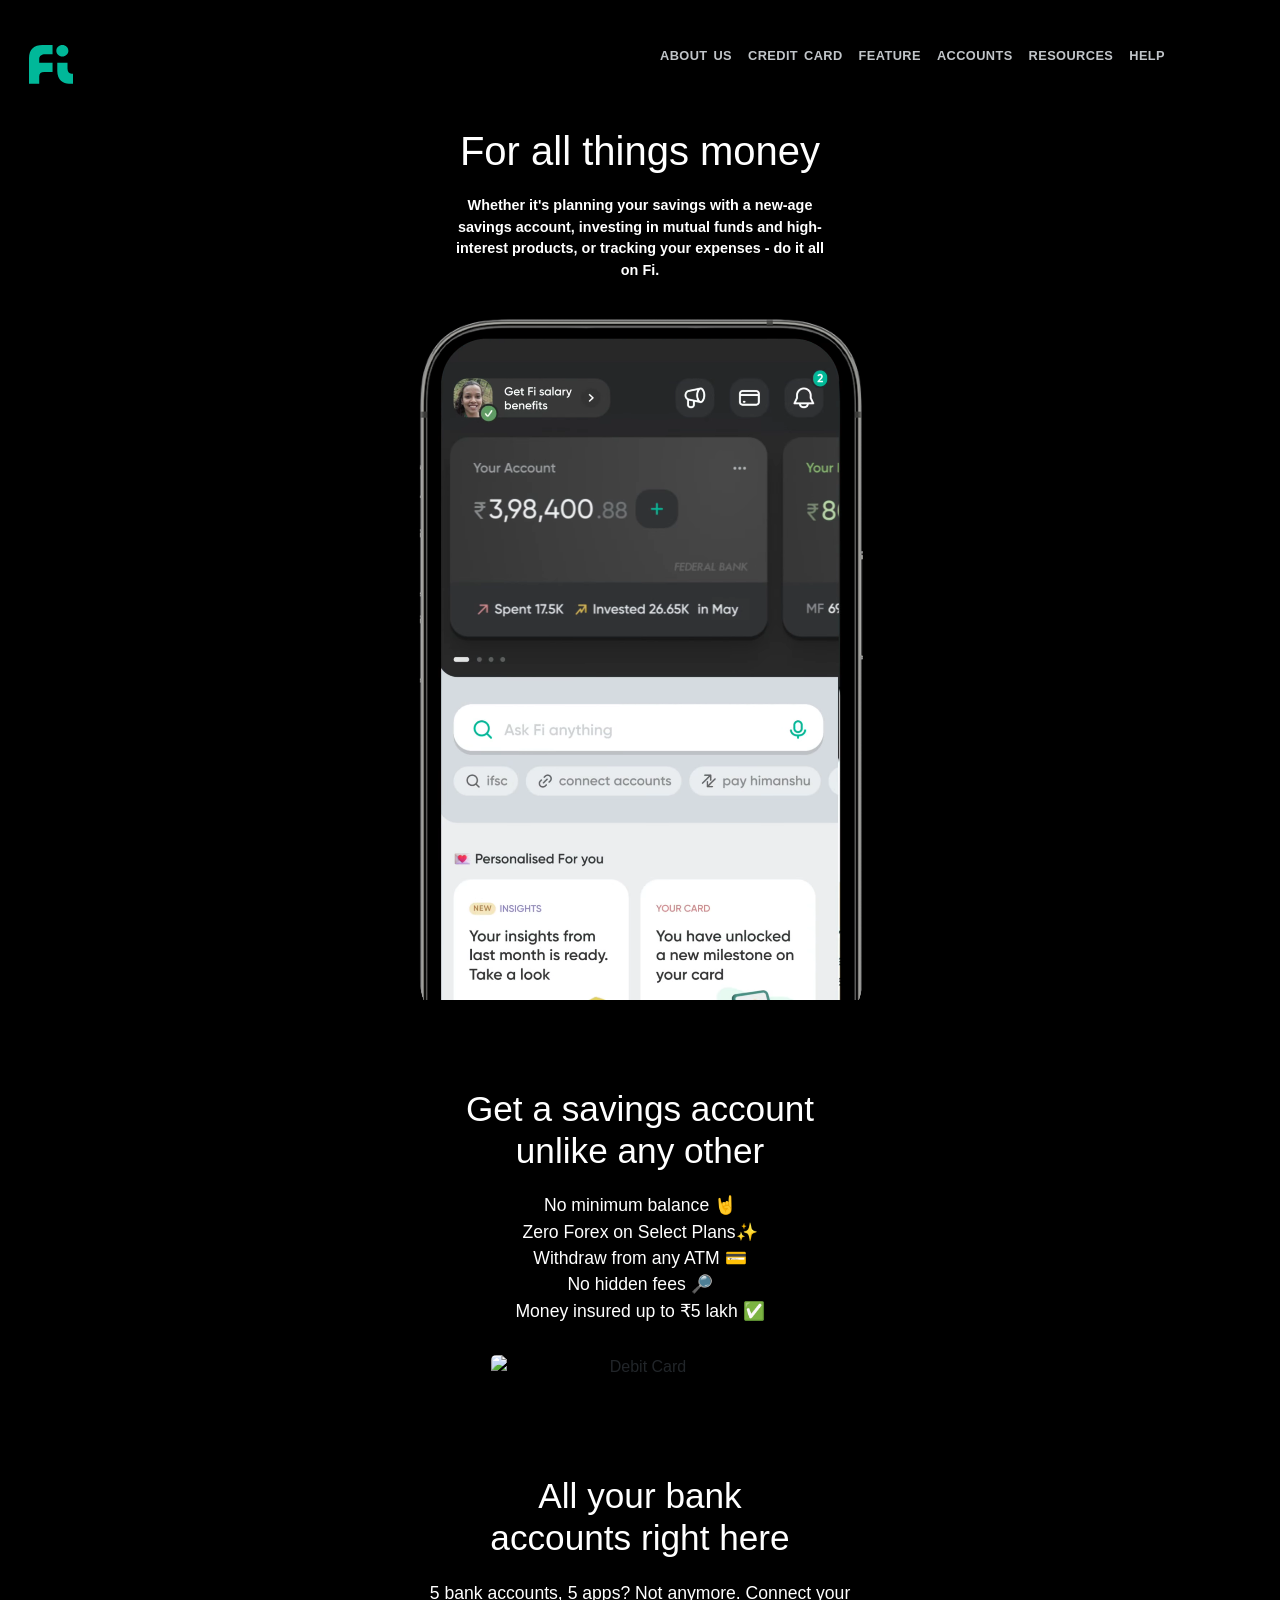
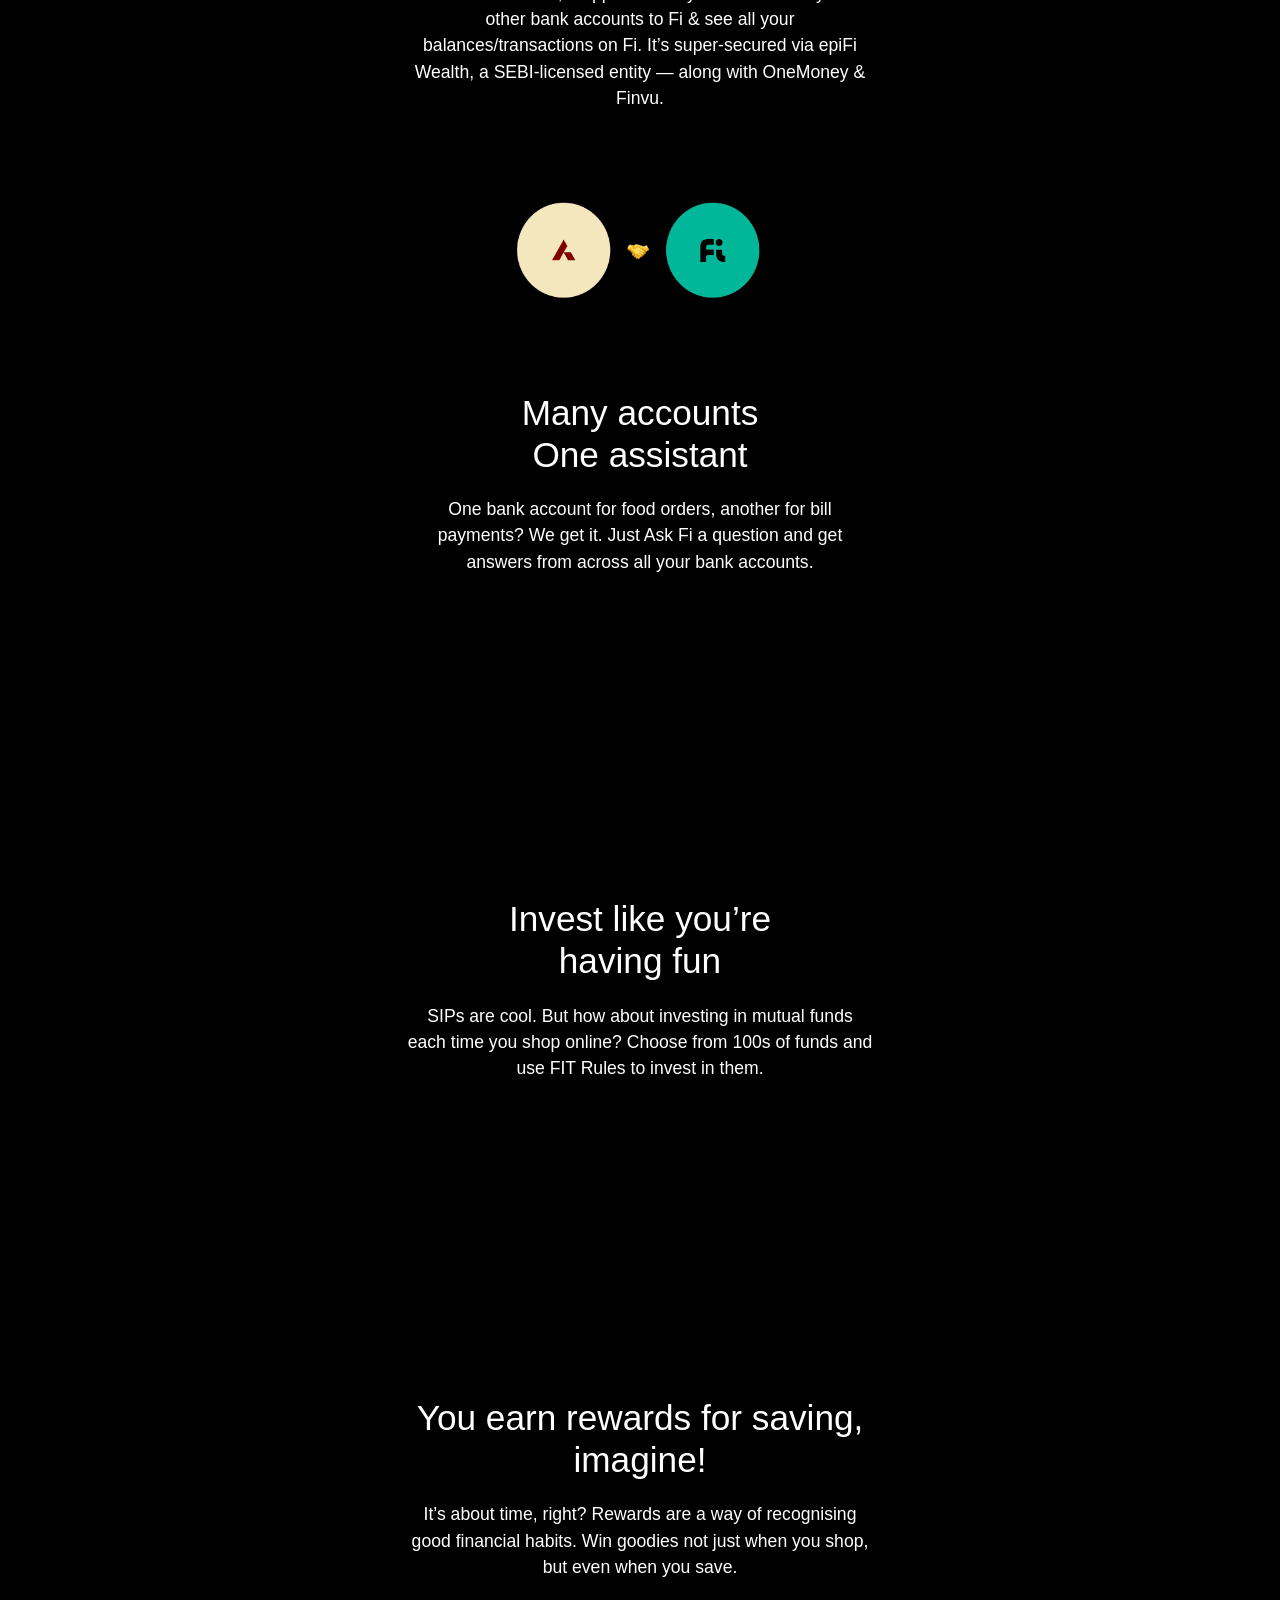
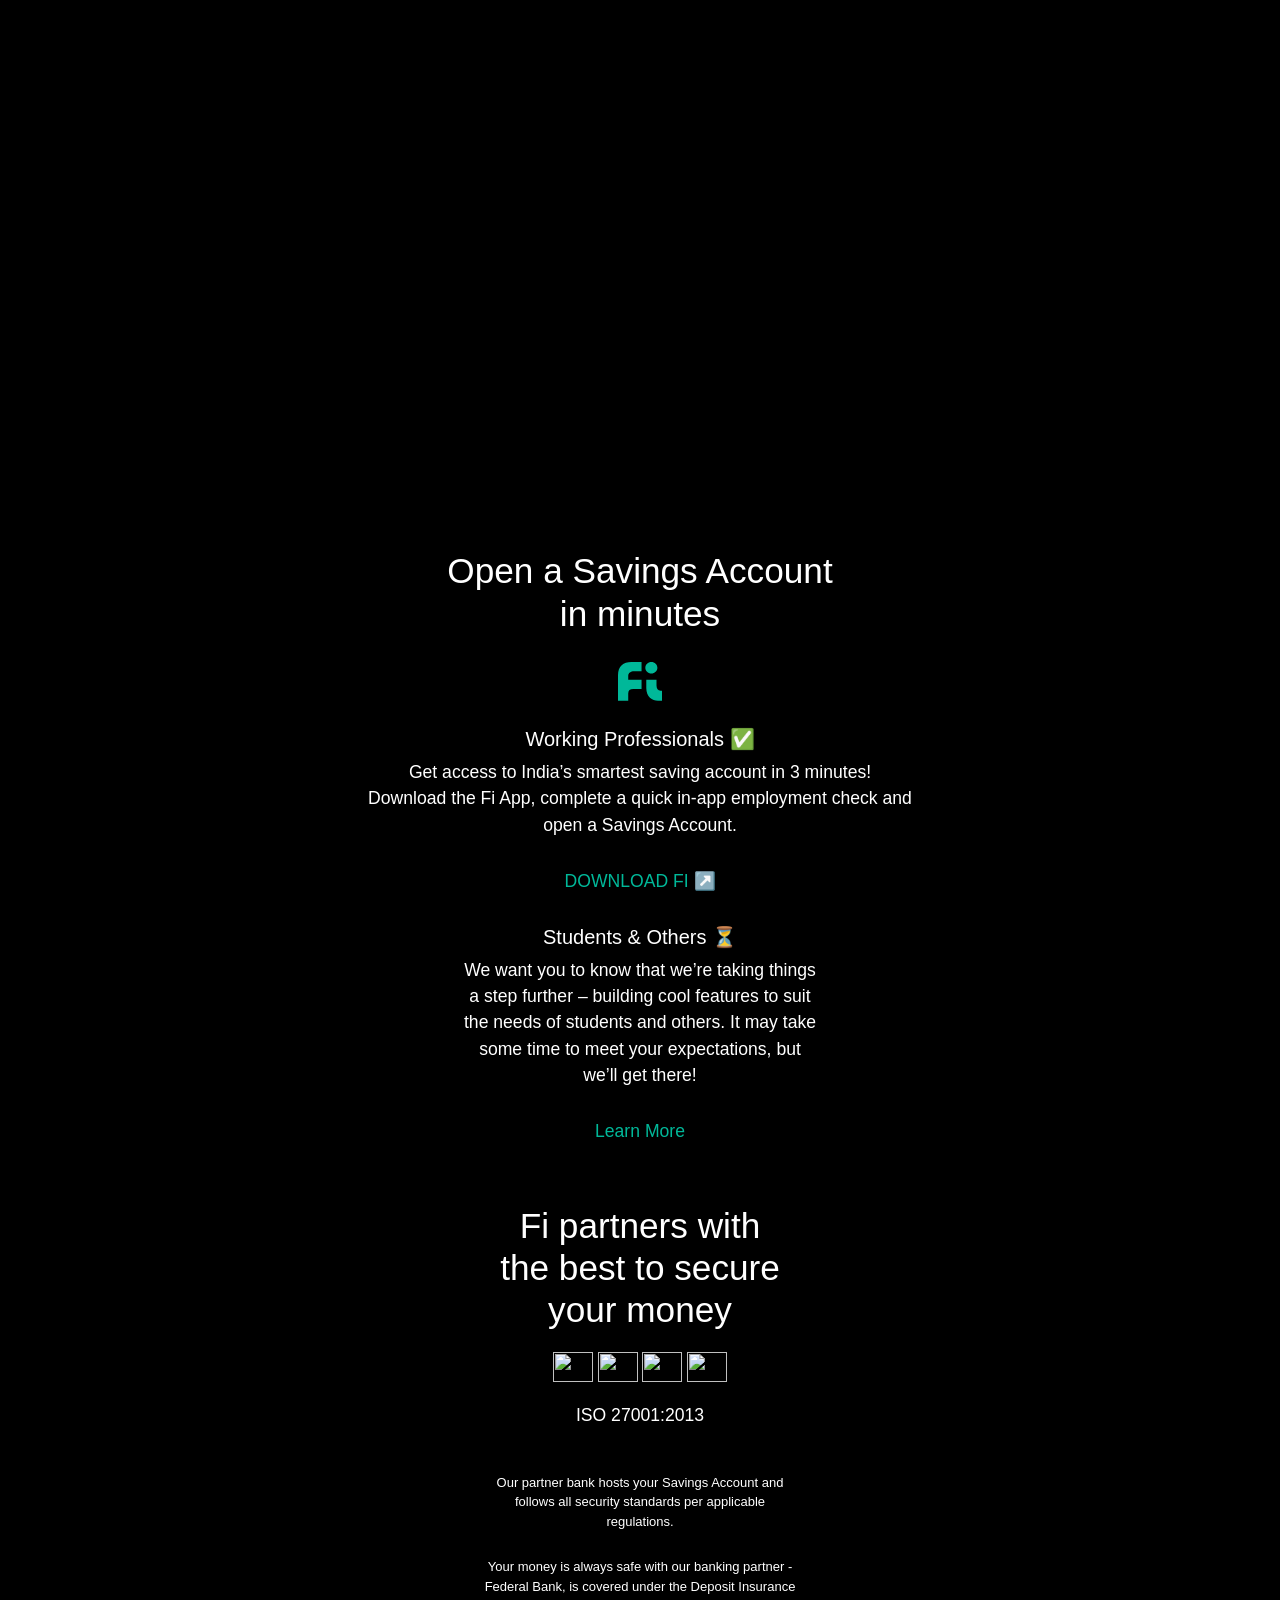
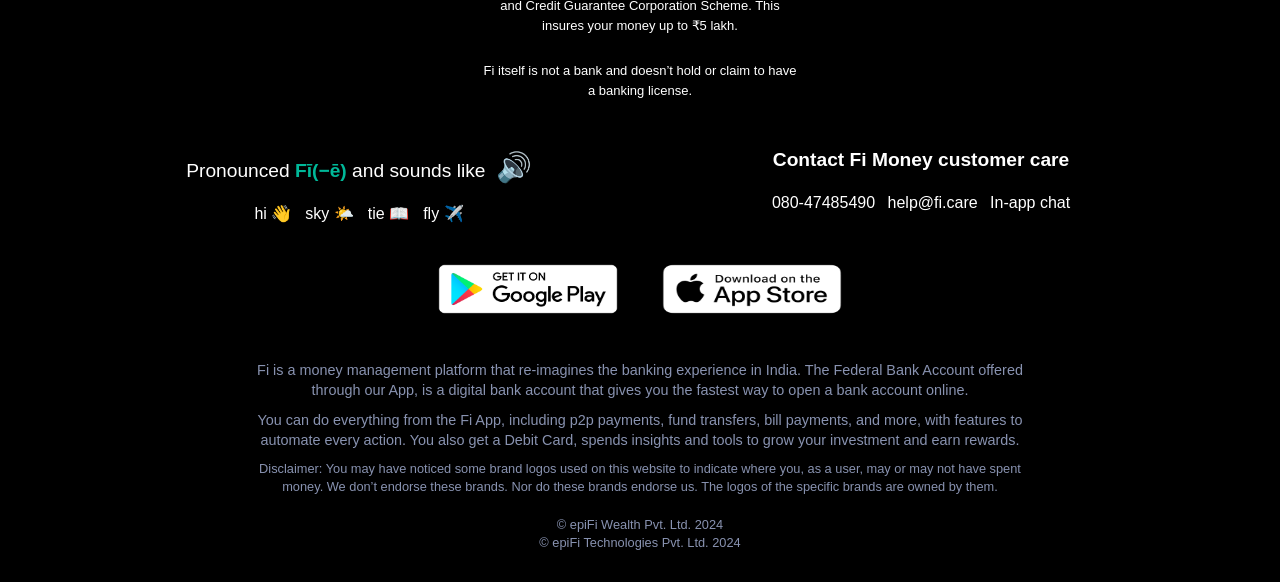
==== index.html @ 59d42e3b "Add files via upload" ====
<!DOCTYPE html>
<html lang="en">

<head>
    <meta charset="UTF-8">
    <meta name="viewport" content="width=device-width, initial-scale=1.0">
    <link href="https://cdn.jsdelivr.net/npm/bootstrap@5.3.3/dist/css/bootstrap.min.css" rel="stylesheet"
        integrity="sha384-QWTKZyjpPEjISv5WaRU9OFeRpok6YctnYmDr5pNlyT2bRjXh0JMhjY6hW+ALEwIH" crossorigin="anonymous">
    <link rel="stylesheet" href="style.css">
    <link rel="shortcut icon" href="/image/favicon.webp" type="image/x-icon">
    <title>Fi.Money</title>
</head>

<body style="scroll-behavior: smooth; background-color: black;">
    <div class="header d-flex">
        <div class="col-md-6 p-2 ps-4">
            <svg xmlns="http://www.w3.org/2000/svg" width="50" height="50" fill="none" xmlns:v="https://vecta.io/nano">
                <path d="M31.331 12.825c0-3.206 2.699-5.797 6.024-5.797s6.027 2.596 6.027 5.797-2.699 5.797-6.027 5.797-6.024-2.591-6.024-5.797zM48 35.662h-1.347c-2.763 0-4.156-1.96-4.156-5.047v-5.797h-10.21v8.216c0 8.927 5.918 12.674 11.646 12.674H48V35.662zM14.226 38.42c0-2.986 1.652-4.344 5.007-4.344h8.325v-9.284H14.226v-3.833c0-3.032 2.617-4.68 5.742-4.68h7.577V7H17.363C9.362 7 4 11.234 4 20.11v25.575h10.226V38.42z"
                    fill="#00b899" />
            </svg>
        </div>
        <div class="col-md-6">
            <nav class="navbar navbar-expand-lg">
                <div class="container-fluid">
                    <button class="navbar-toggler" type="button" data-bs-toggle="collapse"
                        data-bs-target="#navbarNavAltMarkup" aria-controls="navbarNavAltMarkup" aria-expanded="false"
                        aria-label="Toggle navigation">
                        <span class="navbar-toggler-icon"></span>
                    </button>
                    <div class="collapse navbar-collapse" id="navbarNavAltMarkup">
                        <div class="navbar-nav">
                            <a class="nav-link a" href="#">ABOUT US</a>
                            <a class="nav-link a" href="#">CREDIT CARD</a>
                            <a class="nav-link a" href="#">FEATURE</a>
                            <a class="nav-link a" href="#">ACCOUNTS</a>
                            <a class="nav-link a" href="#">RESOURCES</a>
                            <a class="nav-link a" href="#">HELP</a>
                        </div>
                    </div>
                </div>
            </nav>
        </div>
    </div>

    <section>
        <div class="heading text-center">
            <h1>For all things money</h1>
            <p class="b">
                Whether it's planning your savings with a new-age <br>
                savings account, investing in mutual funds and high- <br>
                interest products, or tracking your expenses - do it all <br>
                on Fi.
            </p>
            <div class="video-container">
                <video class="video-container" src="/image/home-video.mp4.webm" muted autoplay></video>
            </div>
        </div>
    </section>

    <section>
        <div class="second-page text-center">
            <h1>Get a savings account <br> unlike any other</h1>
            <p class="p">No minimum balance 🤘 <br>
                Zero Forex on Select Plans✨ <br>
                Withdraw from any ATM 💳 <br>
                No hidden fees 🔎 <br>
                Money insured up to ₹5 lakh ✅
            </p>
            <img class="card" src="https://dza2kd7rioahk.cloudfront.net/assets/svgs/debit-card-home.svg"
                alt="Debit Card">
        </div>
    </section>

    <section>
        <div class="header2 text-center">
            <h1>All your bank <br> accounts right here</h1>
            <p class="b">
                5 bank accounts, 5 apps? Not anymore. Connect your <br> other bank accounts to Fi & see all your
                <br> balances/transactions on Fi. It’s super-secured via epiFi <br> Wealth, a SEBI-licensed entity —
                along with OneMoney & <br> Finvu.
            </p>
            <img style="width: 300px; height: 180px; margin: 20px auto;" src="/image/banks.png" alt="">
        </div>
    </section>

    <section>
        <div class="header2 text-center">
            <h1>Many accounts <br> One assistant</h1>
            <p class="b">
                One bank account for food orders, another for bill <br> payments? We get it. Just Ask Fi a
                question and get <br> answers from across all your bank accounts.
            </p>
        </div>
        <div class="video-container2">
            <video class="video-container2" src="/image/video.mp4" muted autoplay></video>
        </div>
    </section>

    <section>
        <div class="header2 text-center">
            <h1>Invest like you’re <br> having fun</h1>
            <p class="b">
                SIPs are cool. But how about investing in mutual funds <br> each time you shop online?
                Choose from 100s of funds and <br> use FIT Rules to invest in them.
            </p>
            <div class="video-container2">
                <video class="video-container2" src="/image/video3.mp4" muted autoplay></video>
            </div>
        </div>
    </section>

    <section>
        <div class="header2 text-center">
            <h1>You earn rewards for saving, <br> imagine!</h1>
            <p class="b">
                It’s about time, right? Rewards are a way of recognising <br> good financial
                habits. Win goodies not just when you shop, <br> but even when you save.
            </p>
            <div class="video-container2">
                <video class="video-container2" src="/image/home-page_rewards.mp4" muted autoplay></video>
            </div>
            <div class="video-container2">
                <video class="video-container2" src="/image/video4.mp4" muted autoplay></video>
            </div>
        </div>
    </section>

    <section>
        <div class="header2 text-center">
            <h1>Open a Savings Account <br> in minutes</h1>
            <img style="padding-bottom: 20px;" src="/image/logo.svg" alt="">
            <h5>Working Professionals ✅</h5>
            <p class="c">
                Get access to India’s smartest saving account in 3 minutes! <br> Download the Fi App, complete a quick in-app
                employment check and <br> open a Savings Account.
            </p>
            <p style="color: #00b899;">DOWNLOAD FI <a href="https://play.google.com/store/apps/details?id=com.epifi.paisa"
                    style="text-decoration: none;">↗️</a></p>

            <h5>Students & Others ⏳</h5>
            <p class="c">
                We want you to know that we’re taking things <br> a step further – building cool features to suit <br> the
                needs of students and others. It may take <br> some time to meet your expectations, but <br> we’ll get there!
            </p>
            <p><a href="https://fi.money/FAQs/about-fi/eligibility-&-access/why-is-fi-money-only-for-working-professionals" style="color: #00b899; text-decoration: none;">Learn More</a></p>
        </div>
    </section>

    <section>
        <div class="header2 text-center">
            <h1>Fi partners with <br> the best to secure <br> your money</h1>
            <div class="image"></div>
            <img class="img" src="https://dza2kd7rioahk.cloudfront.net/assets/logos/federal.png" alt="">
            <img class="img" src="https://dza2kd7rioahk.cloudfront.net/assets/logos/visa.png" alt="">
            <img class="img" src="https://dza2kd7rioahk.cloudfront.net/assets/logos/npci.png" alt="">
            <img class="img" src="https://dza2kd7rioahk.cloudfront.net/assets/logos/pci.png" alt="">
            <p style="padding-top: 20px;">ISO 27001:2013
            </p>
        </div>
        <p class="b1">
            Our partner bank hosts your Savings Account and <br> follows all security standards per applicable <br> regulations.
            <br>
            <p class="b2">Your money is always safe with our banking partner -<br> Federal Bank, is covered under the Deposit
                Insurance<br> and Credit Guarantee Corporation Scheme. This<br> insures your money up to ₹5 lakh.</p>
            <p class="b3">Fi itself is not a bank and doesn’t hold or claim to have <br> a banking license.</p>
        </p>
    </section>
    
    <div class="container">
        <div class="row">
            <div class="col-12 col-md-6 pronunciation mb-3">
                <p>Pronounced <strong style="color: #00b899;">Fī(−ē)</strong> and sounds like
                    <a href="#" style="text-decoration: none;" onclick="document.getElementById('audioPlayer').play(); return false;">
                        <span class="icon">🔊</span>
                        <audio id="audioPlayer" src="/image/audio.mp3"></audio>
                    </a>
                </p>
                <div class="sounds-like d-flex flex-wrap">
                    <span class="sound-item mr-2">hi 👋</span>
                    <span class="sound-item mr-2">sky 🌤️</span>
                    <span class="sound-item mr-2">tie 📖</span>
                    <span class="sound-item mr-2">fly ✈️</span>
                </div>
            </div>
            <div class="col-12 col-md-6 contact">
                <p>Contact Fi Money customer care</p>
                <div class="contact-options ">
                    <span class="contact-item mb-2">080-47485490</span>
                    <span class="contact-item mb-2">help@fi.care</span>
                    <span class="contact-item">In-app chat</span>
                </div>
            </div>
        </div>
    </div>
    <div style="text-align: center; margin: 0 auto;">
        <p style="display: inline-block; margin-right: 20px;">
            <a href="https://play.google.com/store/apps/details?id=com.epifi.paisa">
                <img style="height: 50px; width: 180px;" src="/image/play-store_white.png" alt="Google Play">
            </a>
        </p>
        <p style="display: inline-block; margin-left: 20px;">
            <a href="https://apps.apple.com/in/app/fi-money-save-invest-smart/id1531564767?mt=8">
                <img style="height: 50px; width: 180px;" src="/image/app-store_white.png" alt="App Store">
            </a>
        </p>
    </div>

    <footer class="footer">
        <div class="footer-content">
            <p>
                Fi is a money management platform that re-imagines the banking experience in India. The Federal Bank Account offered through our App, is a digital bank account that gives you the fastest way to open a bank account online.
            </p>
            <p>
                You can do everything from the Fi App, including p2p payments, fund transfers, bill payments, and more, with features to automate every action. You also get a Debit Card, spends insights and tools to grow your investment and earn rewards.
            </p>
            <p class="disclaimer">
                Disclaimer: You may have noticed some brand logos used on this website to indicate where you, as a user, may or may not have spent money. We don’t endorse these brands. Nor do these brands endorse us. The logos of the specific brands are owned by them.
            </p>
            <p>
                © epiFi Wealth Pvt. Ltd. 2024 <br>
                © epiFi Technologies Pvt. Ltd. 2024
            </p>
        </div>
    </footer>
</body>

</html>
---- style.css ----
* {
    margin: 0;
    padding: 0;
    box-sizing: border-box;
}

body {
    background-color: black;
    font-family: Arial, sans-serif;
    color: #ffffff;
    scroll-behavior: smooth;
}

.header {
    padding: 1px;
    padding-top: 30px;
}

.navbar-nav .nav-link {
    color: rgb(193, 197, 201);
    font-size: 0.8rem;
    margin: 0;
    text-transform: uppercase;
    font-weight: bold;
    letter-spacing: 0.4px;
    word-spacing: 2px;
}

.navbar-nav .nav-link:hover {
    color: #00b899;
}

.heading {
    padding: 30px 20px;
    font-weight: bold;
}

.heading h1 {
    font-size: 2.5rem;
    margin-bottom: 20px;
}

.heading p {
    font-size: 0.9rem;
}

.video-container {
    width: 40%;
    max-width: 800px;
    margin: 0 auto;
}

.video-container video {
    width: 100%;
    border-radius: 10px;
}

.second-page {
    padding: 50px 20px;
    text-align: center;
}

.second-page h1 {
    font-size: 2.2rem;
    margin-bottom: 20px;
}

.second-page p {
    font-size: 1.1rem;
    margin: 10px 0;
}

.card {
    display: block;
    margin: 30px auto;
    max-width: 300px;
    background-color: black;
}

.header2 {
    padding: 15px 20px;
}

.header2 h1 {
    font-size: 2.2rem;
    margin-bottom: 20px;
}

.header2 p {
    font-size: 1.1rem;
    margin-bottom: 30px;
}

.bank-logo {
    display: block;
    margin: 0 auto;
    max-width: 600px;
}

.video-container2 {
    width: 40%;
    max-width: 800px;
    margin: 0 auto;
}

.video-container2 video {
    width: 100%;
    border-radius: 10px;
}

.c {
    text-align: center;
    font-size: smaller;
}

.img {
    width: 40px;
    height: 30px;
}

.imgs {
    width: 80px;
    height: 40px;
    display: flex;
}

.b1, .b2, .b3 {
    text-align: center;
    padding-bottom: 10px;
    font-size: small;
}

.container {
    gap: 10px;
    padding: 20px;
    border-radius: 10px;
    text-align: center;
}

.pronunciation p {
    font-size: 1.2em;
    margin-bottom: 10px;
}

.pronunciation .icon {
    font-size: 1.5em;
    margin-left: 5px;
}

.sounds-like {
    display: flex;
    justify-content: center;
    flex-wrap: wrap;
    gap: 10px;
}

.sounds-like .sound-item {
    font-size: 1em;
    align-items: center;
    background-color: transparent; 
    padding: 2px; 
    margin: 0; 
}

.contact p {
    font-size: 1.2em;
    font-weight: bold;
    
}

.contact .contact-options .contact-item {
    font-size: 1em;
    padding: 2px 4px;
}

@media (max-width: 768px) {
    .pronunciation p, .contact p {
        font-size: 1em;
    }

    .sounds-like .sound-item, .contact .contact-options .contact-item {
        font-size: 0.9em;
    }
}

.footer {
    padding: 20px;
    text-align: center;
    margin-top: auto;
    color: #8892b0;
}

.footer-content {
    max-width: 800px;
    margin: 0 auto;
    color: #8892b0;
}

.footer p {
    margin: 10px 0;
    font-size: 0.9rem;
    line-height: 1.4;
    color: #8892b0;
}

.footer .disclaimer {
    font-size: 0.8rem;
    color: #8892b0;
}

.footer p:last-child {
    margin-top: 20px;
    font-size: 0.8rem;
    color: #8892b0;
}
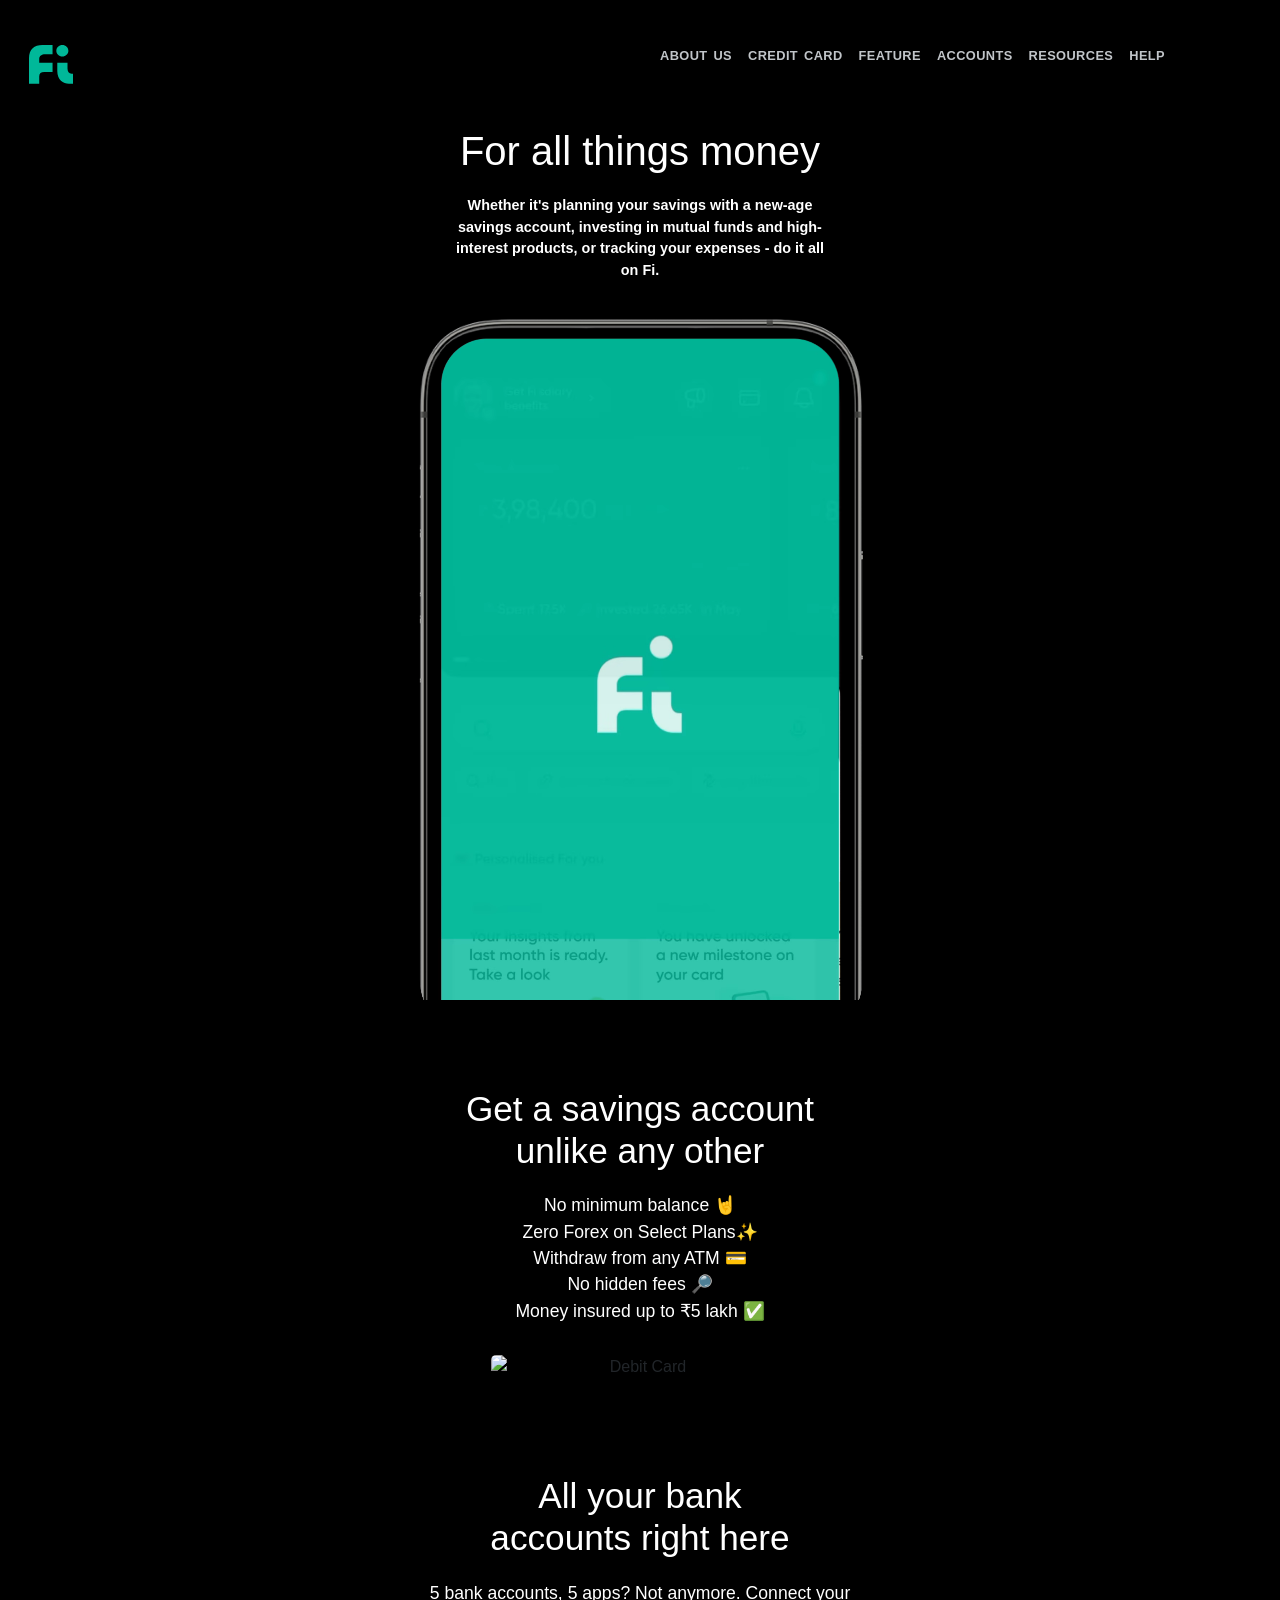
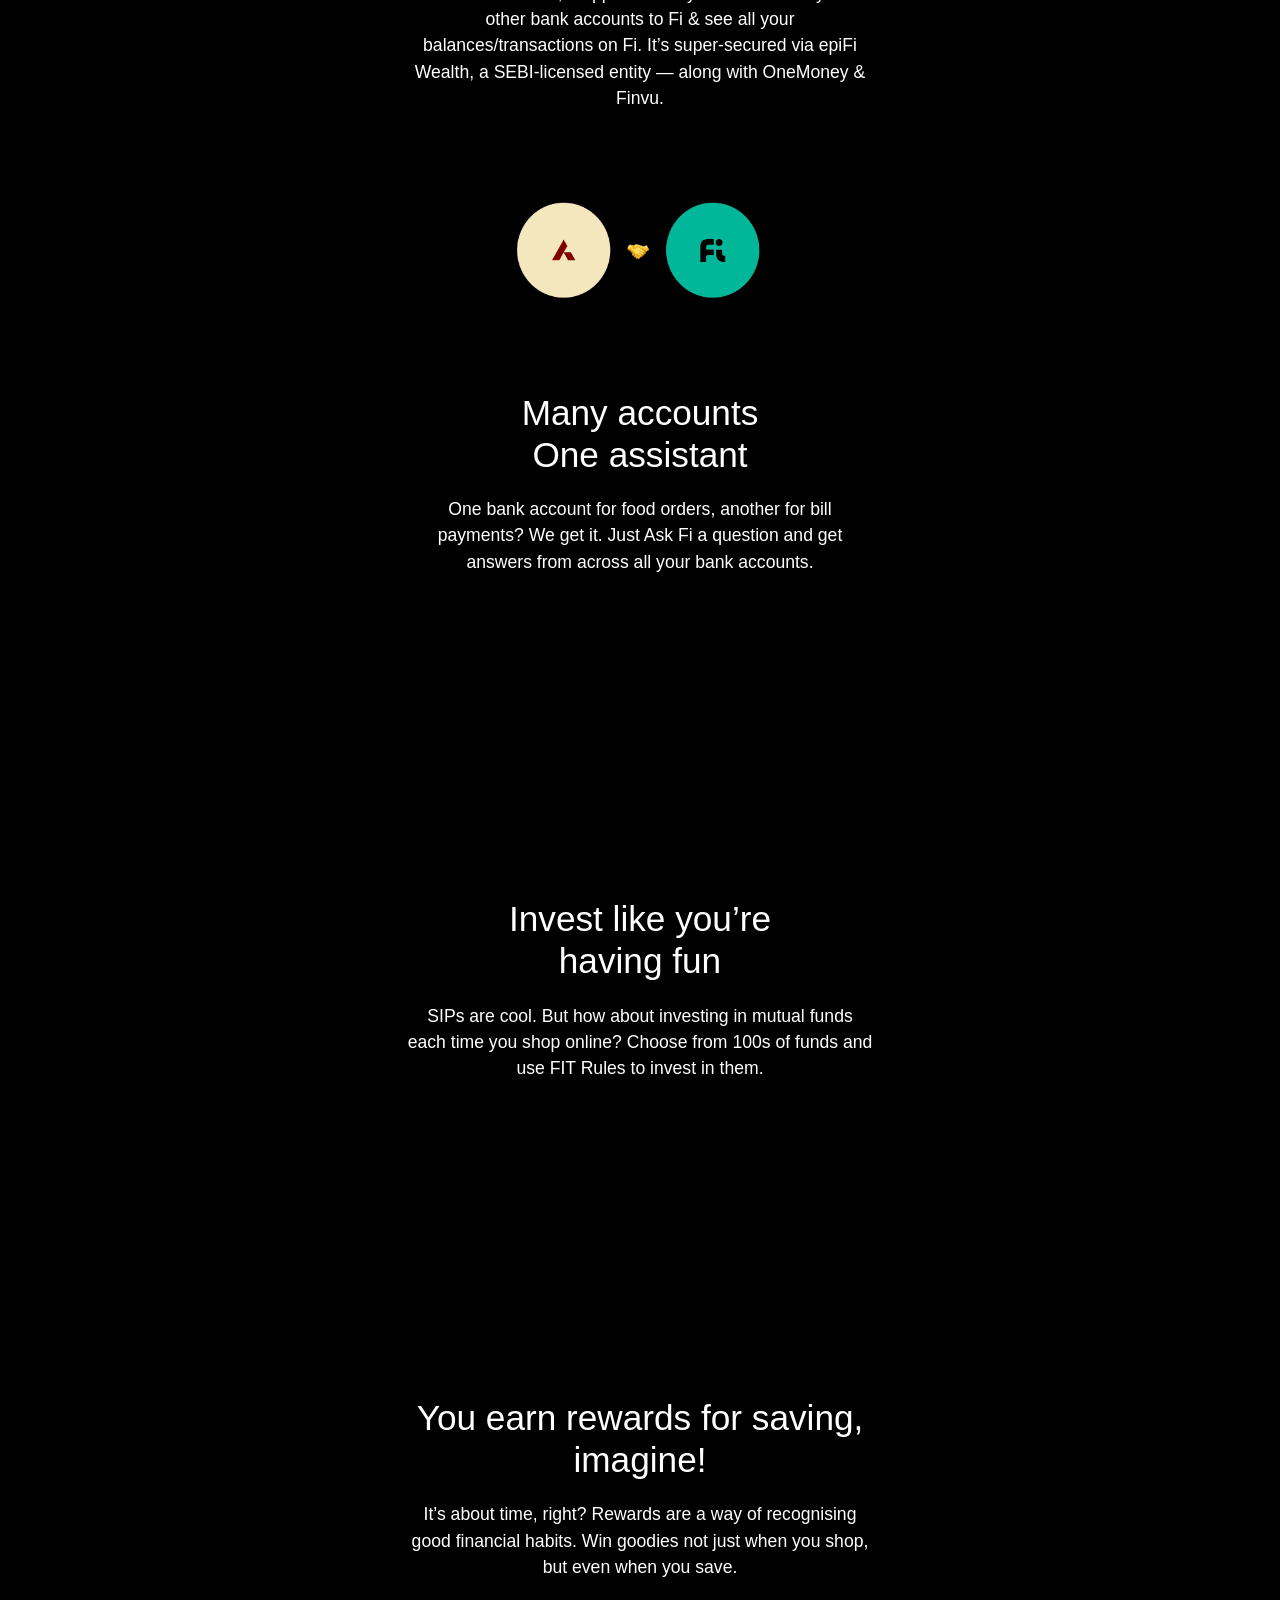
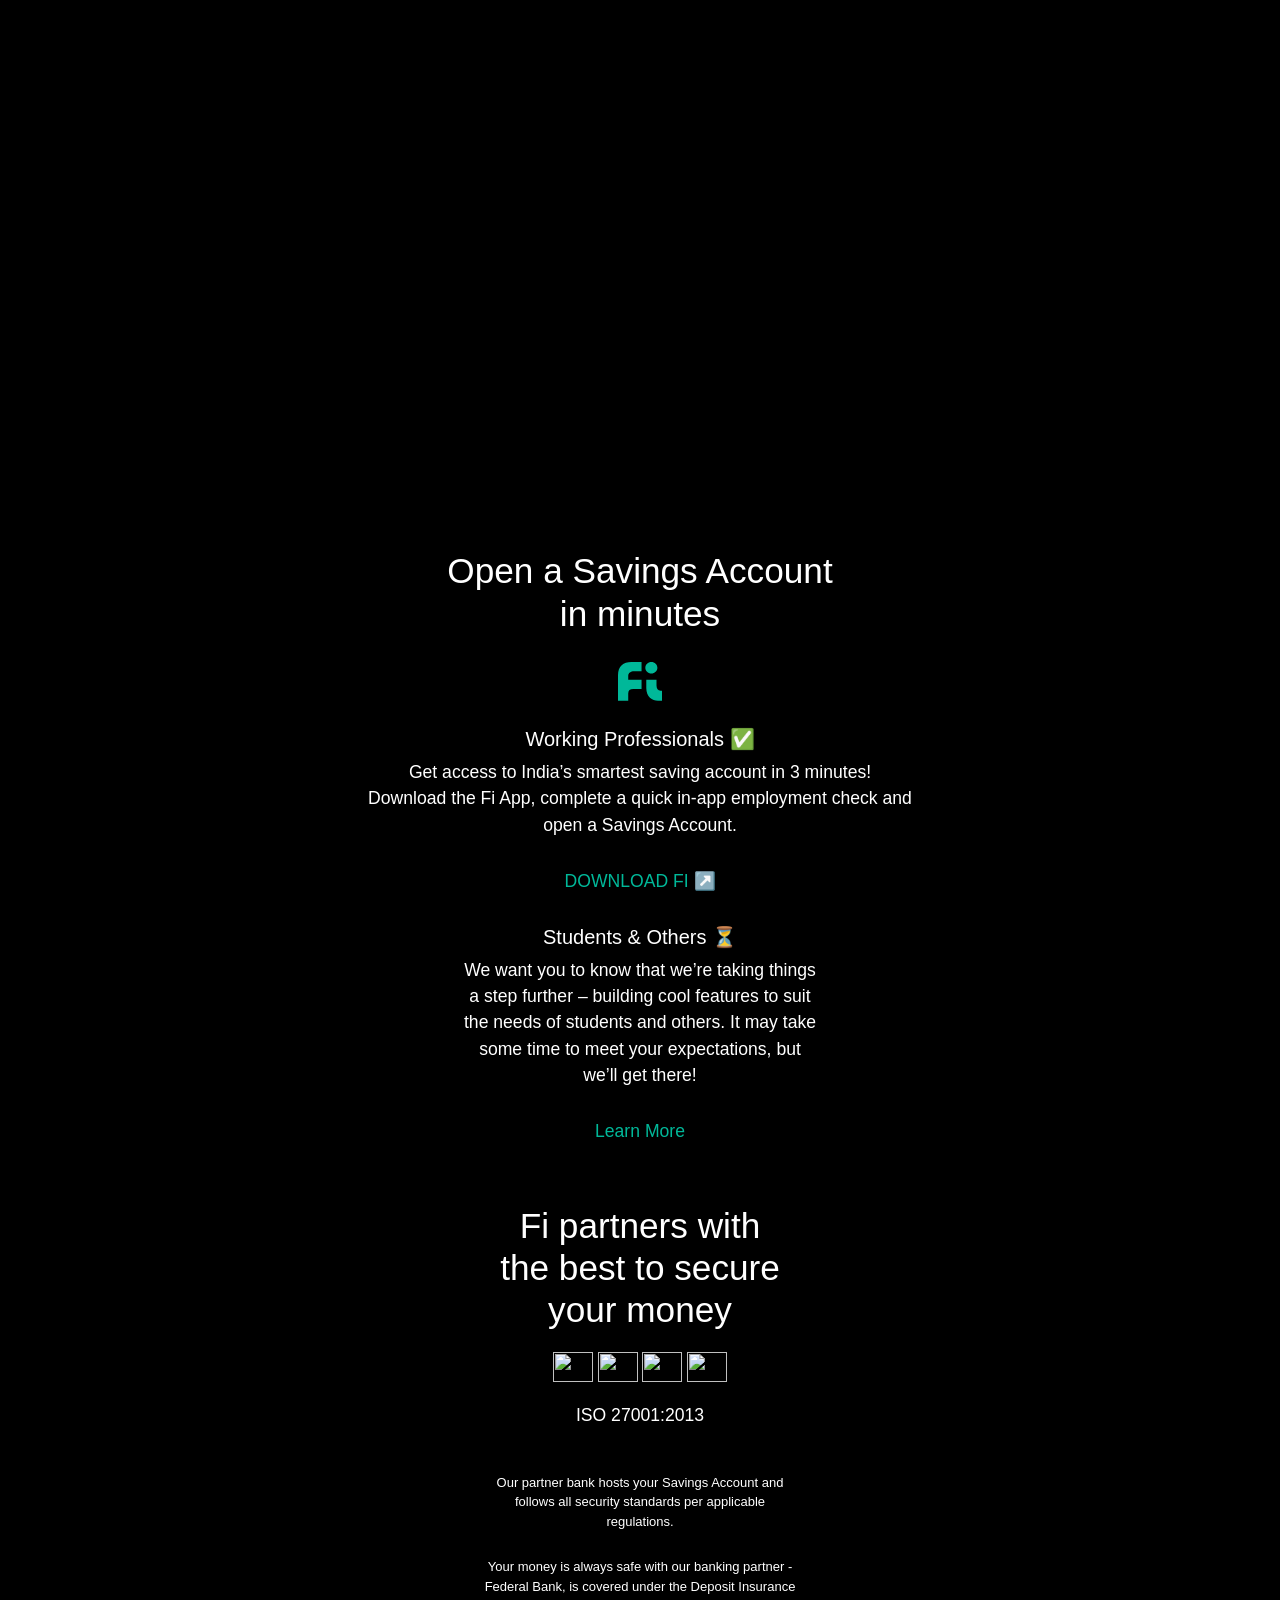
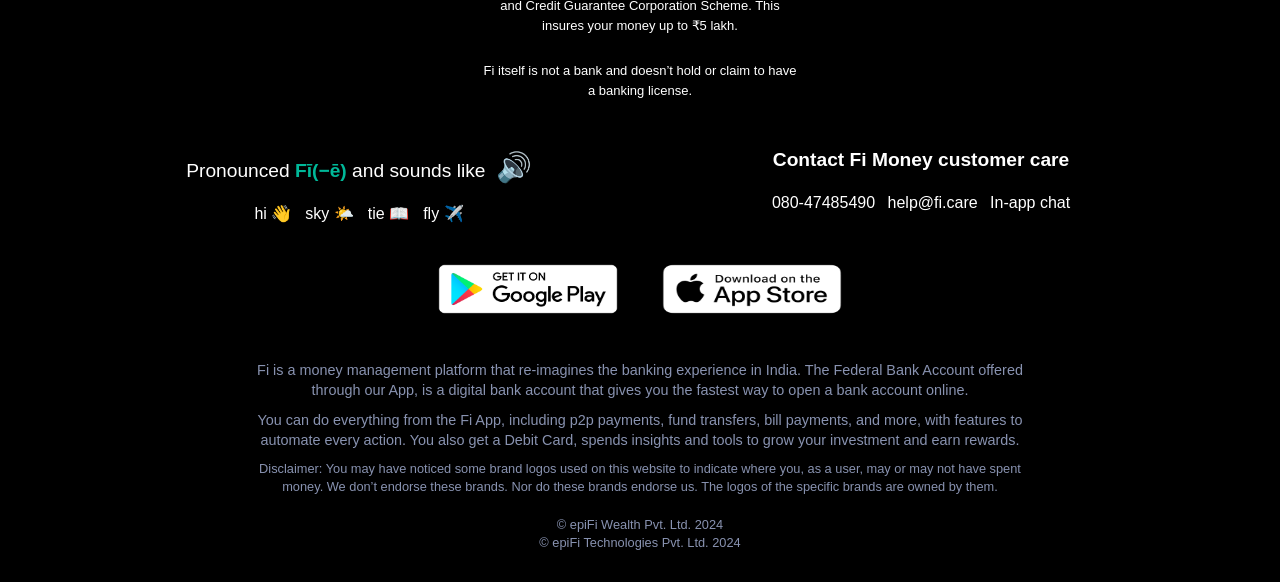
==== commit a831a6df: "Update index.html" ====
--- a/index.html
+++ b/index.html
@@ -52,7 +52,7 @@
                 on Fi.
             </p>
             <div class="video-container">
-                <video class="video-container" src="/image/home-video.mp4.webm" muted autoplay></video>
+                <video class="video-container" src="image/home-video.mp4.webm" muted autoplay></video>
             </div>
         </div>
     </section>
@@ -92,7 +92,7 @@
             </p>
         </div>
         <div class="video-container2">
-            <video class="video-container2" src="/image/video.mp4" muted autoplay></video>
+            <video class="video-container2" src="image/video.mp4" muted autoplay></video>
         </div>
     </section>
 
@@ -104,7 +104,7 @@
                 Choose from 100s of funds and <br> use FIT Rules to invest in them.
             </p>
             <div class="video-container2">
-                <video class="video-container2" src="/image/video3.mp4" muted autoplay></video>
+                <video class="video-container2" src="image/video3.mp4" muted autoplay></video>
             </div>
         </div>
     </section>
@@ -117,10 +117,10 @@
                 habits. Win goodies not just when you shop, <br> but even when you save.
             </p>
             <div class="video-container2">
-                <video class="video-container2" src="/image/home-page_rewards.mp4" muted autoplay></video>
+                <video class="video-container2" src="image/home-page_rewards.mp4" muted autoplay></video>
             </div>
             <div class="video-container2">
-                <video class="video-container2" src="/image/video4.mp4" muted autoplay></video>
+                <video class="video-container2" src="image/video4.mp4" muted autoplay></video>
             </div>
         </div>
     </section>
@@ -128,7 +128,7 @@
     <section>
         <div class="header2 text-center">
             <h1>Open a Savings Account <br> in minutes</h1>
-            <img style="padding-bottom: 20px;" src="/image/logo.svg" alt="">
+            <img style="padding-bottom: 20px;" src="image/logo.svg" alt="">
             <h5>Working Professionals ✅</h5>
             <p class="c">
                 Get access to India’s smartest saving account in 3 minutes! <br> Download the Fi App, complete a quick in-app
@@ -172,7 +172,7 @@
                 <p>Pronounced <strong style="color: #00b899;">Fī(−ē)</strong> and sounds like
                     <a href="#" style="text-decoration: none;" onclick="document.getElementById('audioPlayer').play(); return false;">
                         <span class="icon">🔊</span>
-                        <audio id="audioPlayer" src="/image/audio.mp3"></audio>
+                        <audio id="audioPlayer" src="image/audio.mp3"></audio>
                     </a>
                 </p>
                 <div class="sounds-like d-flex flex-wrap">
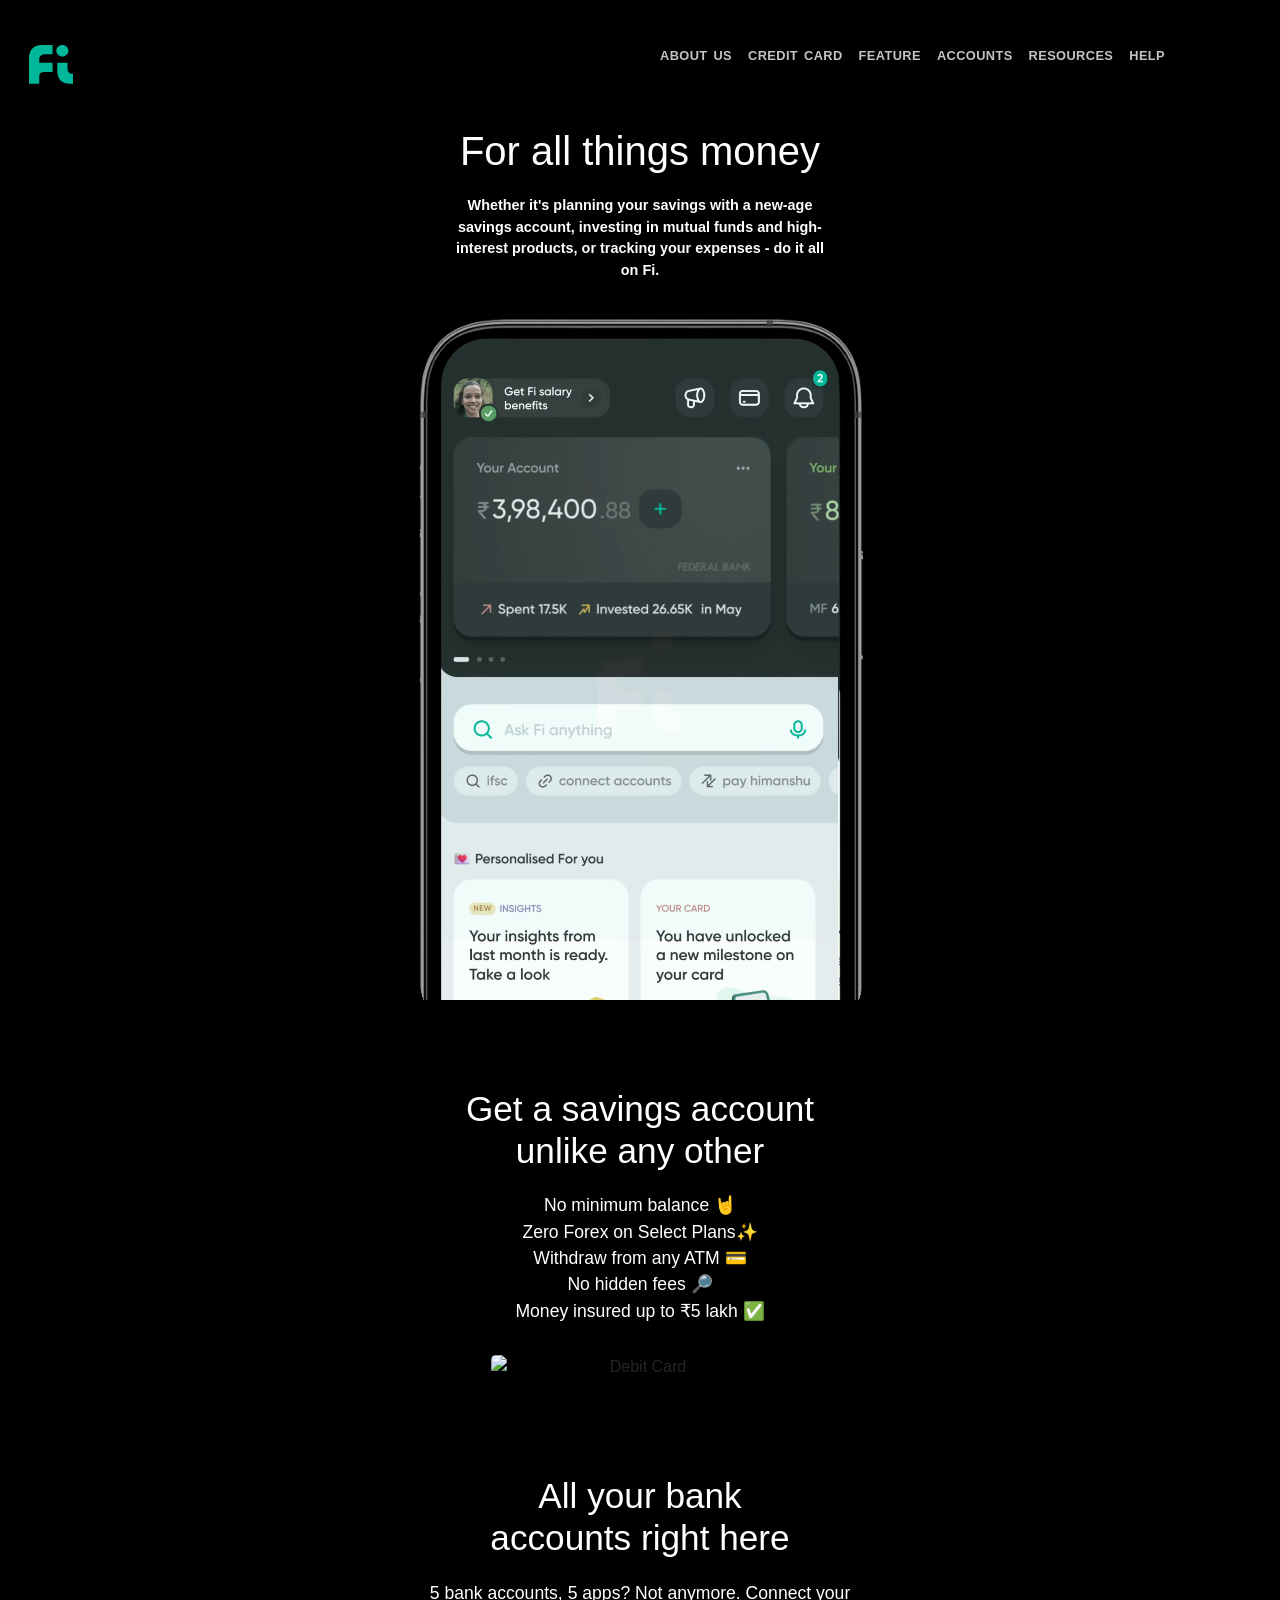
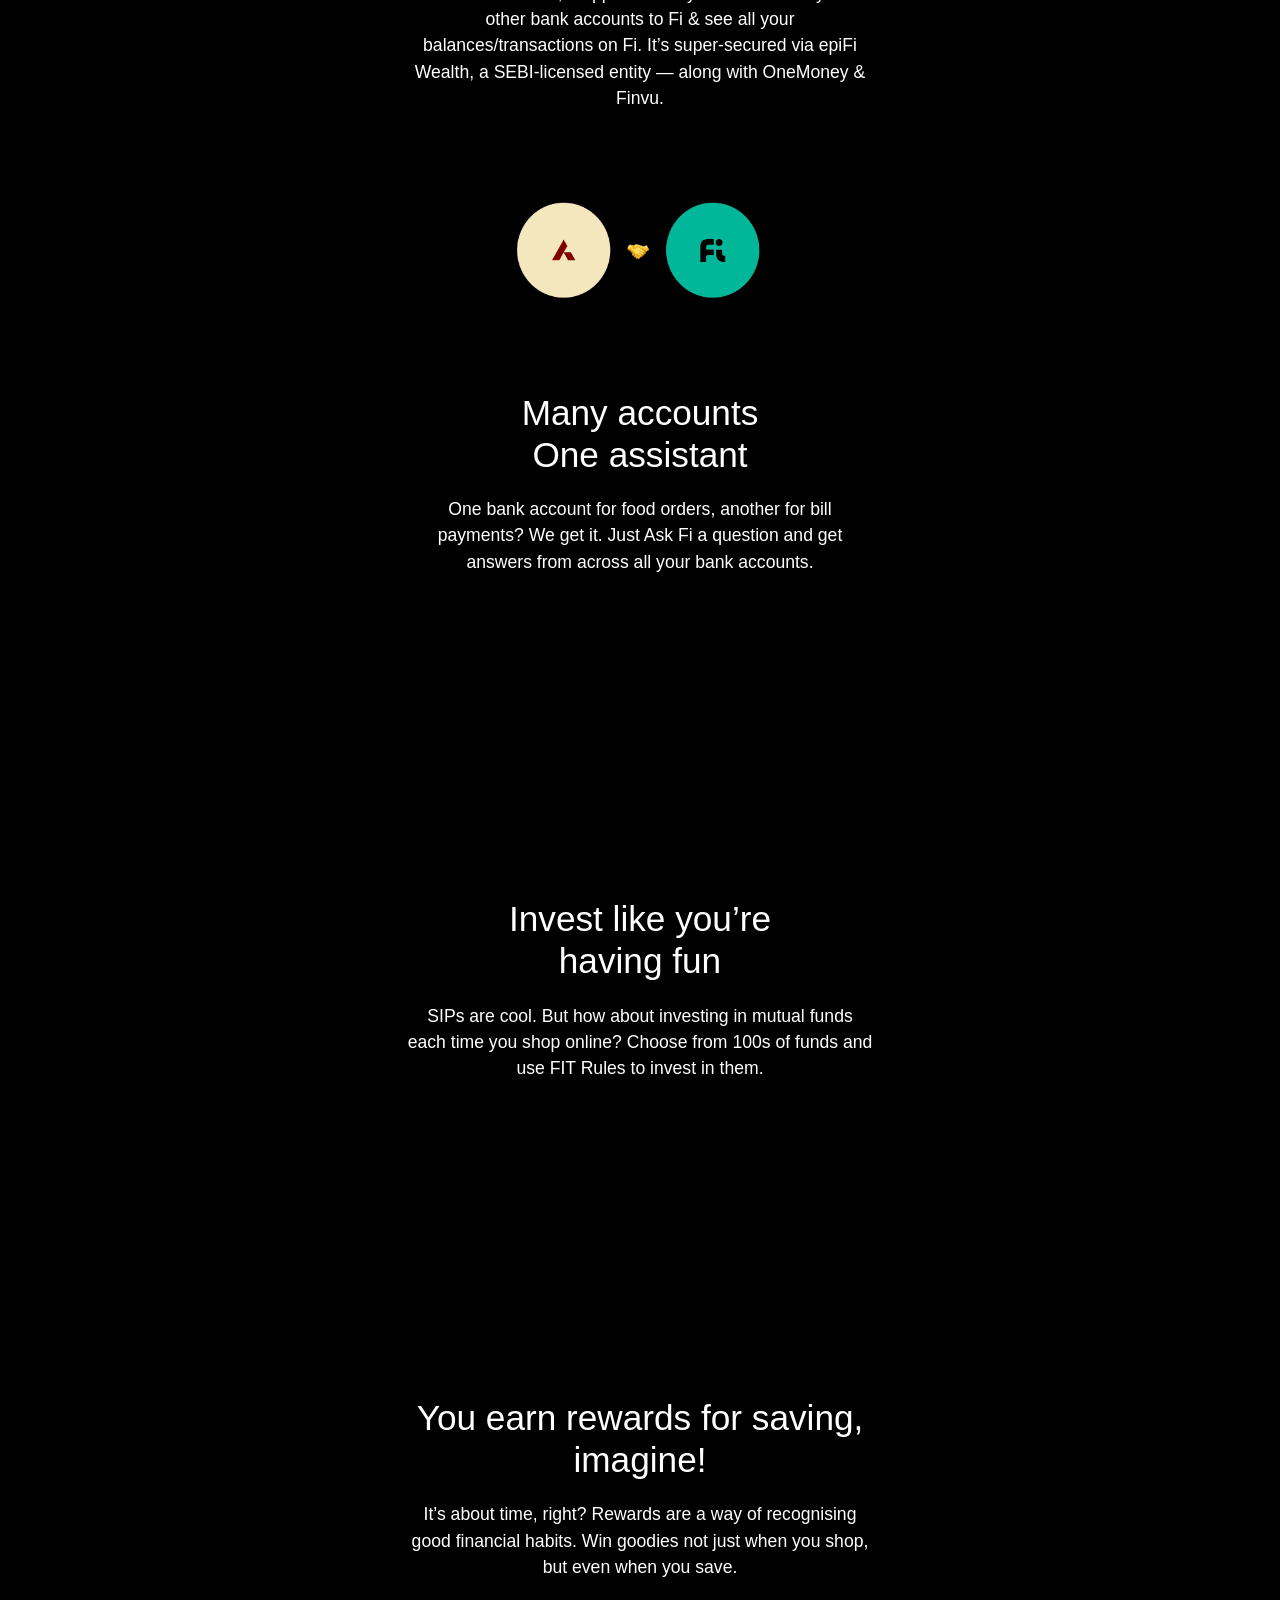
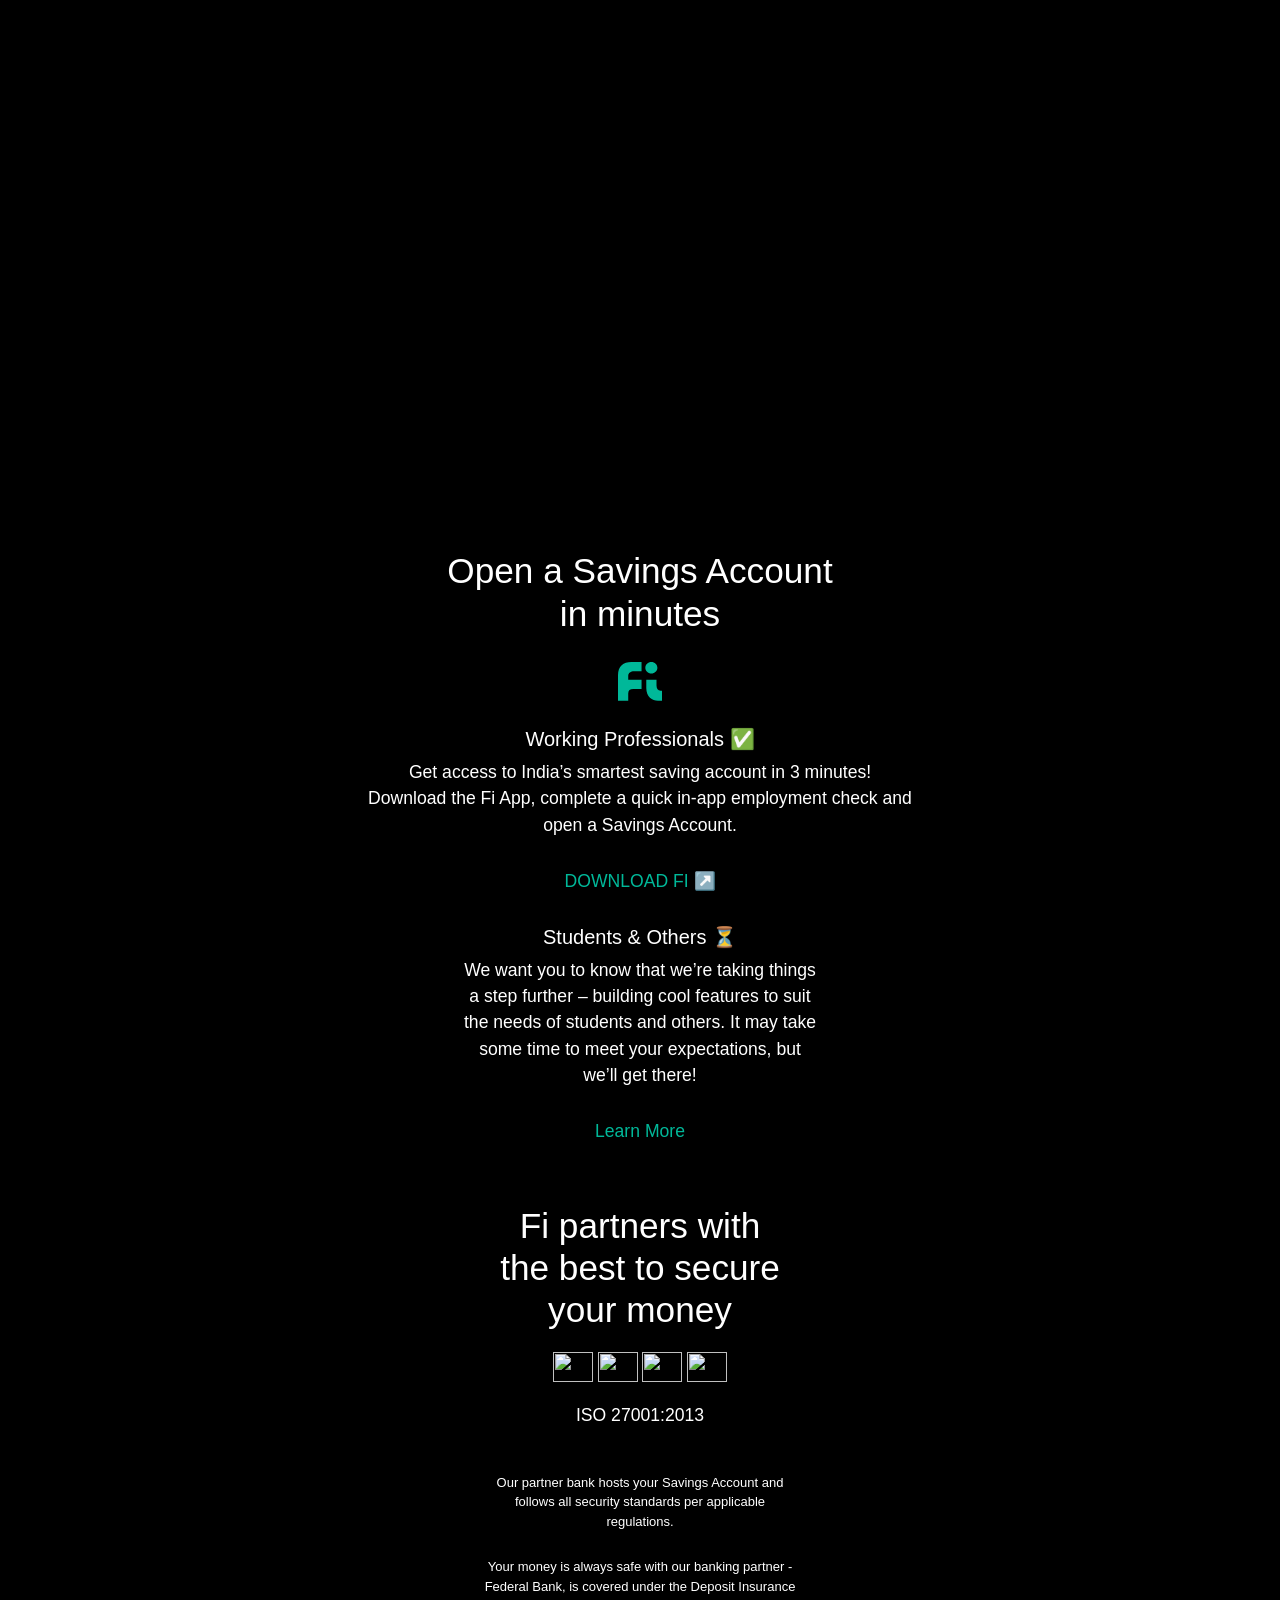
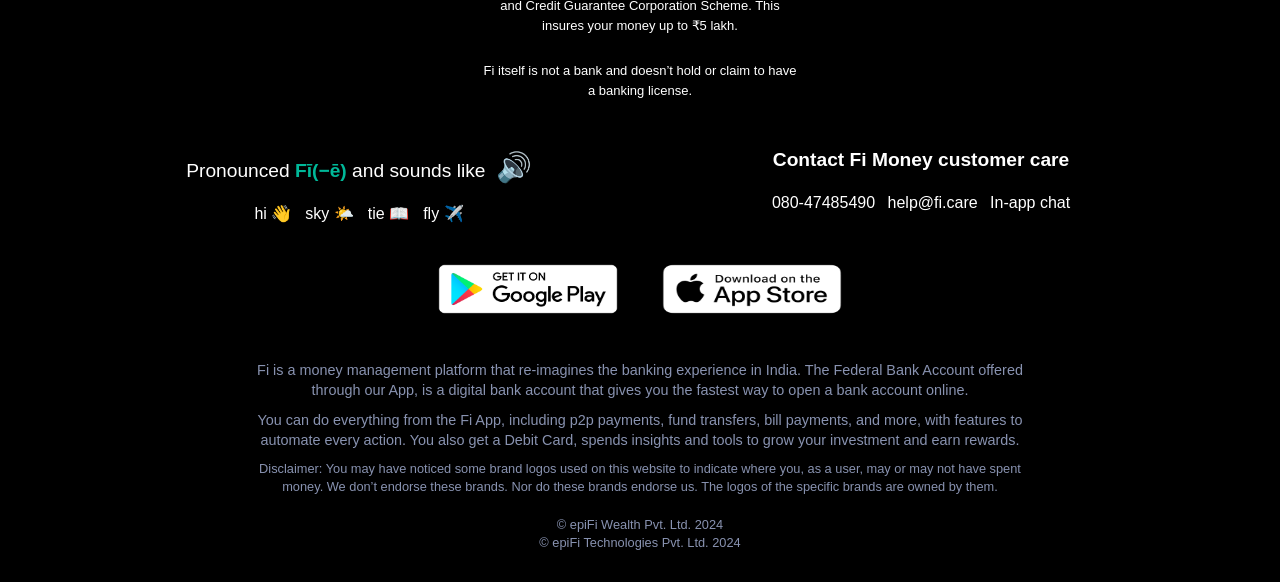
==== commit 3132587a: "Update index.html" ====
--- a/index.html
+++ b/index.html
@@ -79,7 +79,7 @@
                 <br> balances/transactions on Fi. It’s super-secured via epiFi <br> Wealth, a SEBI-licensed entity —
                 along with OneMoney & <br> Finvu.
             </p>
-            <img style="width: 300px; height: 180px; margin: 20px auto;" src="/image/banks.png" alt="">
+            <img style="width: 300px; height: 180px; margin: 20px auto;" src="image/bank.png" alt="bank">
         </div>
     </section>
 
@@ -195,12 +195,12 @@
     <div style="text-align: center; margin: 0 auto;">
         <p style="display: inline-block; margin-right: 20px;">
             <a href="https://play.google.com/store/apps/details?id=com.epifi.paisa">
-                <img style="height: 50px; width: 180px;" src="/image/play-store_white.png" alt="Google Play">
+                <img style="height: 50px; width: 180px;" src="image/playstore.png" alt="Google Play">
             </a>
         </p>
         <p style="display: inline-block; margin-left: 20px;">
             <a href="https://apps.apple.com/in/app/fi-money-save-invest-smart/id1531564767?mt=8">
-                <img style="height: 50px; width: 180px;" src="/image/app-store_white.png" alt="App Store">
+                <img style="height: 50px; width: 180px;" src="image/appstore.png" alt="App Store">
             </a>
         </p>
     </div>
